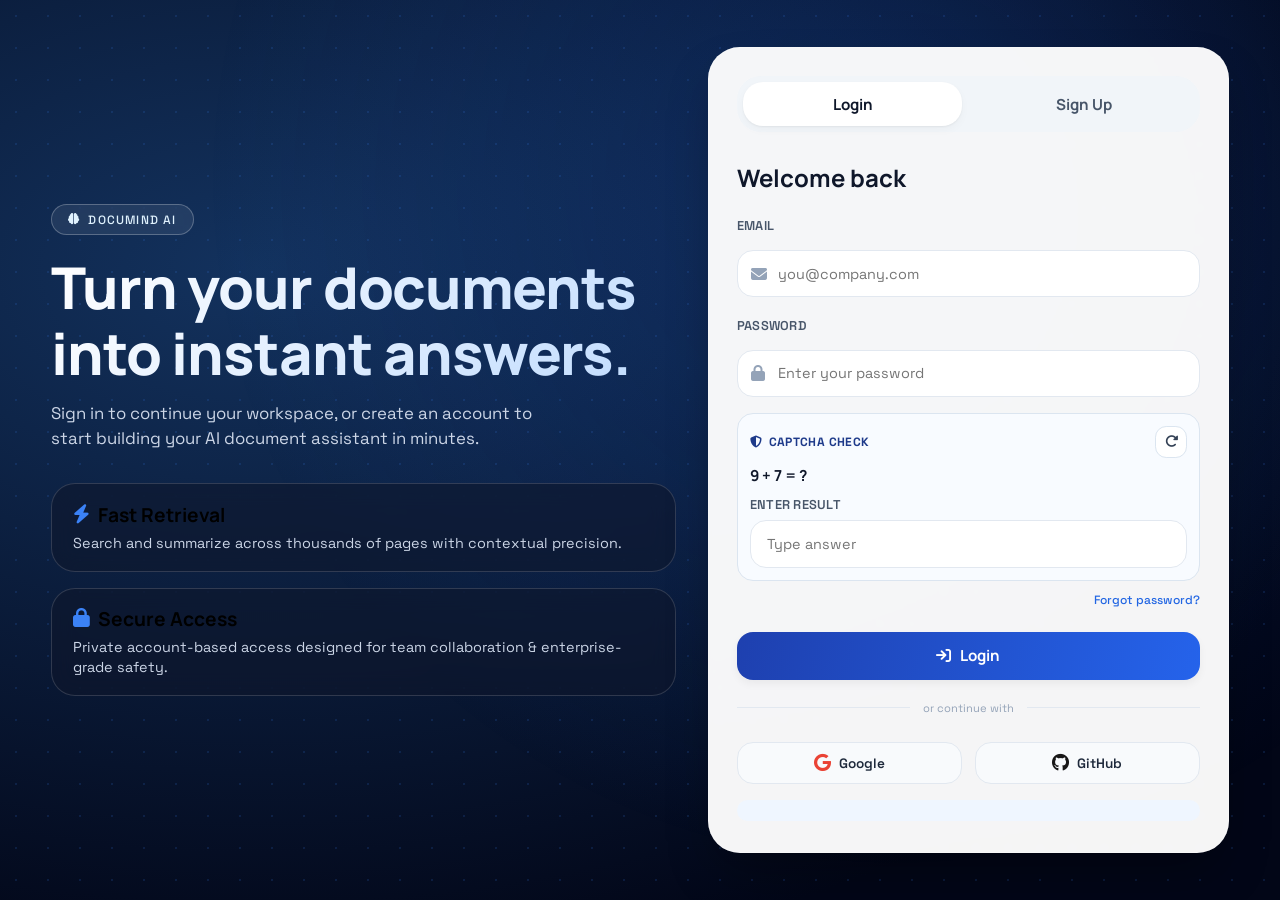
==== frontend/index.html @ 9d33ef92 "feat: add FastAPI auth flow and doc chat frontend workspace" ====
<!DOCTYPE html>
<html lang="en">
<head>
  <meta charset="UTF-8" />
  <meta name="viewport" content="width=device-width, initial-scale=1.0" />
  <title>DocuMind AI - Welcome</title>
  <link rel="preconnect" href="https://fonts.googleapis.com" />
  <link rel="preconnect" href="https://fonts.gstatic.com" crossorigin />
  <link href="https://fonts.googleapis.com/css2?family=Space+Grotesk:wght@400;500;700&family=Manrope:wght@500;700&display=swap" rel="stylesheet" />
  <link
    rel="stylesheet"
    href="https://cdnjs.cloudflare.com/ajax/libs/font-awesome/6.5.2/css/all.min.css"
    crossorigin="anonymous"
    referrerpolicy="no-referrer"
  />
  <link rel="stylesheet" href="styles.css" />
</head>
<body>
 <main class="page">
    <!-- left hero section -->
    <section class="hero">
      <div class="eyebrow">
        <i class="fas fa-brain" style="font-size: 0.7rem;"></i> DocuMind AI
      </div>
      <h1>Turn your documents into instant answers.</h1>
      <p class="subtitle">
        Sign in to continue your workspace, or create an account to start building
        your AI document assistant in minutes.
      </p>
      <div class="hero-cards">
        <article>
          <h2><i class="fas fa-bolt"></i> Fast Retrieval</h2>
          <p>Search and summarize across thousands of pages with contextual precision.</p>
        </article>
        <article>
          <h2><i class="fas fa-lock"></i> Secure Access</h2>
          <p>Private account-based access designed for team collaboration & enterprise-grade safety.</p>
        </article>
      </div>
    </section>

    <!-- right authentication panel -->
    <section class="auth-shell">
      <div class="tabs" role="tablist" aria-label="Authentication tabs">
        <button class="tab active" data-target="login-form" role="tab" aria-selected="true">Login</button>
        <button class="tab" data-target="signup-form" role="tab" aria-selected="false">Sign Up</button>
      </div>

      <!-- LOGIN FORM -->
      <form id="login-form" class="auth-form active" novalidate>
        <h3>Welcome back</h3>
        <label for="login-email">Email</label>
        <div class="input-wrapper">
          <i class="fas fa-envelope"></i>
          <input id="login-email" type="email" placeholder="you@company.com" autocomplete="email" required />
        </div>

        <label for="login-password">Password</label>
        <div class="input-wrapper">
          <i class="fas fa-lock"></i>
          <input id="login-password" type="password" placeholder="Enter your password" autocomplete="current-password" required />
        </div>

        <div class="captcha-block" data-captcha-for="login-form">
          <div class="captcha-head">
            <span class="captcha-title"><i class="fas fa-shield-halved"></i> CAPTCHA check</span>
            <button type="button" class="captcha-refresh" data-refresh-captcha="login-form" aria-label="Refresh captcha">
              <i class="fas fa-rotate-right"></i>
            </button>
          </div>
          <p class="captcha-question" id="login-captcha-question">0 + 0 = ?</p>
          <label for="login-captcha-answer">Enter result</label>
          <input id="login-captcha-answer" type="text" inputmode="numeric" placeholder="Type answer" required />
        </div>

        <div class="extra-links">
          <a href="#" id="forgot-password-demo" class="forgot-link">Forgot password?</a>
        </div>

        <button type="submit" class="primary-btn"><i class="fas fa-arrow-right-to-bracket" style="margin-right: 6px;"></i> Login</button>

        <div class="divider">
          <div class="divider-line"></div>
          <span>or continue with</span>
          <div class="divider-line"></div>
        </div>

        <div class="social-grid">
          <button type="button" class="social-btn google-btn" data-social="google" data-mode="login">
            <i class="fab fa-google"></i><span>Google</span>
          </button>
          <button type="button" class="social-btn github-btn" data-social="github" data-mode="login">
            <i class="fab fa-github"></i><span>GitHub</span>
          </button>
        </div>
      </form>

      <!-- SIGNUP FORM -->
      <form id="signup-form" class="auth-form" novalidate>
        <h3>Create account</h3>
        <label for="signup-name">Full Name</label>
        <div class="input-wrapper">
          <i class="fas fa-user"></i>
          <input id="signup-name" type="text" placeholder="Alex Johnson" autocomplete="name" required />
        </div>

        <label for="signup-email">Email</label>
        <div class="input-wrapper">
          <i class="fas fa-envelope"></i>
          <input id="signup-email" type="email" placeholder="hello@documind.ai" autocomplete="email" required />
        </div>

        <label for="signup-password">Password</label>
        <div class="input-wrapper">
          <i class="fas fa-key"></i>
          <input id="signup-password" type="password" placeholder="Create a strong password" minlength="8" autocomplete="new-password" required />
        </div>

        <div class="captcha-block" data-captcha-for="signup-form">
          <div class="captcha-head">
            <span class="captcha-title"><i class="fas fa-shield-halved"></i> CAPTCHA check</span>
            <button type="button" class="captcha-refresh" data-refresh-captcha="signup-form" aria-label="Refresh captcha">
              <i class="fas fa-rotate-right"></i>
            </button>
          </div>
          <p class="captcha-question" id="signup-captcha-question">0 + 0 = ?</p>
          <label for="signup-captcha-answer">Enter result</label>
          <input id="signup-captcha-answer" type="text" inputmode="numeric" placeholder="Type answer" required />
        </div>

        <button type="submit" class="primary-btn"><i class="fas fa-user-plus" style="margin-right: 6px;"></i> Sign Up</button>

        <div class="divider">
          <div class="divider-line"></div>
          <span>or sign up with</span>
          <div class="divider-line"></div>
        </div>

        <div class="social-grid">
          <button type="button" class="social-btn google-btn" data-social="google" data-mode="signup">
            <i class="fab fa-google"></i><span>Google</span>
          </button>
          <button type="button" class="social-btn github-btn" data-social="github" data-mode="signup">
            <i class="fab fa-github"></i><span>GitHub</span>
          </button>
        </div>
      </form>

      <div id="auth-message" aria-live="polite"></div>
    </section>
  </main>


  <script src="app.js"></script>
</body>
</html>
---- frontend/styles.css ----
* {
      margin: 0;
      padding: 0;
      box-sizing: border-box;
    }

    :root {
      --bg-deep: #0a0f1f;
      --bg-mid: #111827;
      --panel-light: rgba(255, 255, 255, 0.96);
      --text-dark: #0f172a;
      --text-soft: #334155;
      --text-muted: #5b6e8c;
      --accent: #2266e3;
      --accent-glow: #3b82f6;
      --accent-hover: #1a56cc;
      --ring: #94a3f8;
      --success: #10b981;
      --border-light: #e9eef3;
      --card-glass: rgba(255, 255, 255, 0.08);
    }

    body {
      margin: 0;
      min-height: 100vh;
      font-family: "Space Grotesk", sans-serif;
      background: radial-gradient(ellipse at 20% 30%, #13325e, #020617 80%);
      position: relative;
      overflow-x: hidden;
    }

    /* animated grain & glow */
    body::before {
      content: '';
      position: fixed;
      top: 0;
      left: 0;
      width: 100%;
      height: 100%;
      background-image: radial-gradient(rgba(59,130,246,0.15) 1px, transparent 1px);
      background-size: 32px 32px;
      pointer-events: none;
      z-index: 0;
    }

    body::after {
      content: '';
      position: fixed;
      top: 0;
      left: 0;
      width: 100%;
      height: 100%;
      background: radial-gradient(circle at 70% 20%, rgba(34,102,227,0.2), transparent 60%);
      pointer-events: none;
      z-index: 0;
    }

    .page {
      position: relative;
      z-index: 2;
      width: min(1180px, 92vw);
      margin: 0 auto;
      min-height: 100vh;
      display: grid;
      grid-template-columns: 1.2fr 1fr;
      gap: 2rem;
      align-items: center;
      padding: 2rem 0;
    }

    /* Hero animations + cards */
    .hero {
      opacity: 0;
      transform: translateY(28px);
      animation: riseSmooth 0.85s cubic-bezier(0.2, 0.9, 0.4, 1.1) forwards;
    }

    @keyframes riseSmooth {
      to {
        opacity: 1;
        transform: translateY(0);
      }
    }

    .eyebrow {
      display: inline-flex;
      align-items: center;
      gap: 0.5rem;
      padding: 0.4rem 1rem;
      background: rgba(255, 255, 255, 0.08);
      backdrop-filter: blur(4px);
      border: 1px solid rgba(255, 255, 255, 0.25);
      border-radius: 100px;
      font-size: 0.75rem;
      font-weight: 500;
      letter-spacing: 0.1em;
      text-transform: uppercase;
      color: #e0f2fe;
    }

    h1 {
      font-family: "Manrope", sans-serif;
      font-size: clamp(2.2rem, 5.5vw, 3.6rem);
      font-weight: 800;
      line-height: 1.15;
      margin: 1.2rem 0 0.9rem;
      background: linear-gradient(135deg, #ffffff, #bfdbfe);
      background-clip: text;
      -webkit-background-clip: text;
      color: transparent;
      letter-spacing: -0.02em;
    }

    .subtitle {
      font-size: 1.05rem;
      color: #cbd5e6;
      max-width: 44ch;
      margin-bottom: 2rem;
      line-height: 1.5;
    }

    .hero-cards {
      display: flex;
      flex-direction: column;
      gap: 1rem;
    }

    .hero-cards article {
      background: rgba(15, 23, 42, 0.55);
      backdrop-filter: blur(12px);
      border: 1px solid rgba(255, 255, 255, 0.15);
      border-radius: 24px;
      padding: 1.1rem 1.3rem;
      transition: all 0.25s ease;
    }

    .hero-cards article:hover {
      border-color: rgba(59, 130, 246, 0.6);
      background: rgba(30, 41, 59, 0.7);
      transform: translateX(8px);
    }

    .hero-cards h2 {
      font-family: "Manrope", sans-serif;
      font-size: 1.2rem;
      font-weight: 700;
      margin-bottom: 0.3rem;
      display: flex;
      align-items: center;
      gap: 0.5rem;
    }

    .hero-cards h2 i {
      color: #3b82f6;
      font-size: 1.2rem;
    }

    .hero-cards p {
      color: #cbd5e6;
      font-size: 0.9rem;
      line-height: 1.4;
    }

    /* Auth panel — modern glass+white fusion */
    .auth-shell {
      background: var(--panel-light);
      backdrop-filter: blur(2px);
      border-radius: 2rem;
      padding: 1.8rem 1.8rem 2rem;
      box-shadow: 0 25px 50px -12px rgba(0, 0, 0, 0.35), 0 0 0 1px rgba(255, 255, 255, 0.2) inset;
      transition: transform 0.2s ease;
      opacity: 0;
      transform: translateY(24px);
      animation: riseSmooth 0.85s ease 0.1s forwards;
    }

    .tabs {
      display: flex;
      gap: 0.75rem;
      background: #f1f5f9;
      padding: 0.4rem;
      border-radius: 1.5rem;
      margin-bottom: 1.8rem;
    }

    .tab {
      flex: 1;
      border: none;
      background: transparent;
      padding: 0.7rem 0.5rem;
      border-radius: 1.25rem;
      font-weight: 700;
      font-family: "Manrope", sans-serif;
      font-size: 0.95rem;
      cursor: pointer;
      transition: all 0.2s;
      color: #475569;
    }

    .tab.active {
      background: white;
      color: #0f172a;
      box-shadow: 0 4px 10px rgba(0, 0, 0, 0.03), 0 1px 2px rgba(0, 0, 0, 0.05);
    }

    .auth-form {
      display: none;
      gap: 1rem;
    }

    .auth-form.active {
      display: flex;
      flex-direction: column;
    }

    .auth-form h3 {
      font-size: 1.5rem;
      font-weight: 700;
      font-family: "Manrope", sans-serif;
      margin-bottom: 0.25rem;
      color: #0f172a;
    }

    label {
      font-size: 0.8rem;
      font-weight: 600;
      text-transform: uppercase;
      letter-spacing: 0.02em;
      color: #475569;
      margin-top: 0.2rem;
    }

    .input-wrapper {
      position: relative;
      display: flex;
      align-items: center;
    }

    .input-wrapper i {
      position: absolute;
      left: 14px;
      color: #94a3b8;
      font-size: 1rem;
    }

    input {
      width: 100%;
      border: 1.5px solid #e2e8f0;
      border-radius: 1rem;
      padding: 0.85rem 1rem 0.85rem 2.5rem;
      font-family: "Space Grotesk", sans-serif;
      font-size: 0.9rem;
      transition: all 0.2s;
      background: #ffffff;
    }

    input:focus {
      outline: none;
      border-color: var(--accent);
      box-shadow: 0 0 0 3px rgba(34, 102, 227, 0.2);
    }

    .primary-btn {
      background: linear-gradient(105deg, #1e40af, #2563eb);
      border: none;
      border-radius: 1rem;
      padding: 0.85rem;
      font-weight: 700;
      font-family: "Manrope", sans-serif;
      font-size: 0.95rem;
      color: white;
      cursor: pointer;
      transition: all 0.25s;
      margin-top: 0.5rem;
      box-shadow: 0 4px 8px rgba(0, 0, 0, 0.05);
    }

    .primary-btn:hover {
      background: linear-gradient(105deg, #1e3a8a, #1d4ed8);
      transform: translateY(-2px);
      box-shadow: 0 12px 20px -12px #1e40af;
    }

    .captcha-block {
      border: 1px solid #dbe5f0;
      border-radius: 1rem;
      background: #f8fbff;
      padding: 0.75rem;
      display: grid;
      gap: 0.45rem;
    }

    .captcha-head {
      display: flex;
      align-items: center;
      justify-content: space-between;
      gap: 0.8rem;
    }

    .captcha-title {
      font-size: 0.75rem;
      font-weight: 700;
      text-transform: uppercase;
      letter-spacing: 0.03em;
      color: #1e3a8a;
      display: inline-flex;
      align-items: center;
      gap: 0.4rem;
    }

    .captcha-refresh {
      border: 1px solid #dbe5f0;
      background: #ffffff;
      color: #334155;
      border-radius: 0.7rem;
      width: 2rem;
      height: 2rem;
      display: grid;
      place-items: center;
      transition: all 0.2s;
    }

    .captcha-refresh:hover {
      border-color: #a9bed8;
      color: #1d4ed8;
      transform: rotate(14deg);
    }

    .captcha-question {
      margin: 0;
      font-family: "Manrope", sans-serif;
      font-weight: 700;
      color: #0f172a;
      font-size: 0.95rem;
    }

    .captcha-block input {
      padding-left: 1rem;
    }

    /* extra links */
    .extra-links {
      display: flex;
      justify-content: flex-end;
      margin-top: -0.3rem;
    }

    .forgot-link {
      font-size: 0.75rem;
      color: var(--accent);
      text-decoration: none;
      font-weight: 500;
    }

    .forgot-link:hover {
      text-decoration: underline;
    }

    /* Divider */
    .divider {
      display: flex;
      align-items: center;
      gap: 0.8rem;
      font-size: 0.7rem;
      color: #94a3b8;
      margin: 0.3rem 0 0.2rem;
    }

    .divider-line {
      flex: 1;
      height: 1px;
      background: #e2e8f0;
    }

    /* social buttons row */
    .social-grid {
      display: flex;
      gap: 0.8rem;
      margin-top: 0.5rem;
    }

    .social-btn {
      flex: 1;
      display: flex;
      align-items: center;
      justify-content: center;
      gap: 0.5rem;
      background: #f8fafc;
      border: 1px solid #e2e8f0;
      border-radius: 1rem;
      padding: 0.7rem 0.3rem;
      font-weight: 600;
      font-size: 0.85rem;
      font-family: "Space Grotesk", sans-serif;
      color: #1e293b;
      cursor: pointer;
      transition: all 0.2s;
    }

    .social-btn i {
      font-size: 1.1rem;
    }

    .social-btn.google-btn i {
      color: #ea4335;
    }

    .social-btn.github-btn i {
      color: #181717;
    }

    .social-btn:hover {
      background: white;
      border-color: #cbd5e1;
      transform: translateY(-1px);
      box-shadow: 0 3px 8px rgba(0, 0, 0, 0.03);
    }

    #auth-message {
      margin-top: 1rem;
      padding: 0.65rem;
      border-radius: 1rem;
      background: #eff6ff;
      color: #1e40af;
      font-size: 0.8rem;
      text-align: center;
      font-weight: 500;
      transition: all 0.2s;
    }

    #auth-message.error {
      background: #fff1f2;
      color: #b91c1c;
    }

    #auth-message.success {
      background: #ecfdf5;
      color: #047857;
    }

    /* responsiveness */
    @media (max-width: 880px) {
      .page {
        grid-template-columns: 1fr;
        gap: 2rem;
        padding: 1.5rem 0;
      }
      .hero {
        text-align: center;
      }
      .subtitle {
        margin-left: auto;
        margin-right: auto;
      }
      .hero-cards article:hover {
        transform: translateY(-4px);
      }
      .social-grid {
        flex-wrap: wrap;
      }
      .social-btn {
        flex: 1 1 auto;
      }
    }

    @media (max-width: 480px) {
      .auth-shell {
        padding: 1.3rem;
      }
      .social-btn span {
        display: none;
      }
      .social-btn i {
        margin: 0;
        font-size: 1.2rem;
      }
      .social-btn {
        justify-content: center;
        padding: 0.7rem;
      }
    }

    /* custom tooltip / smooth */
    button {
      cursor: pointer;
    }

    input:invalid:focus {
      border-color: #f97316;
    }
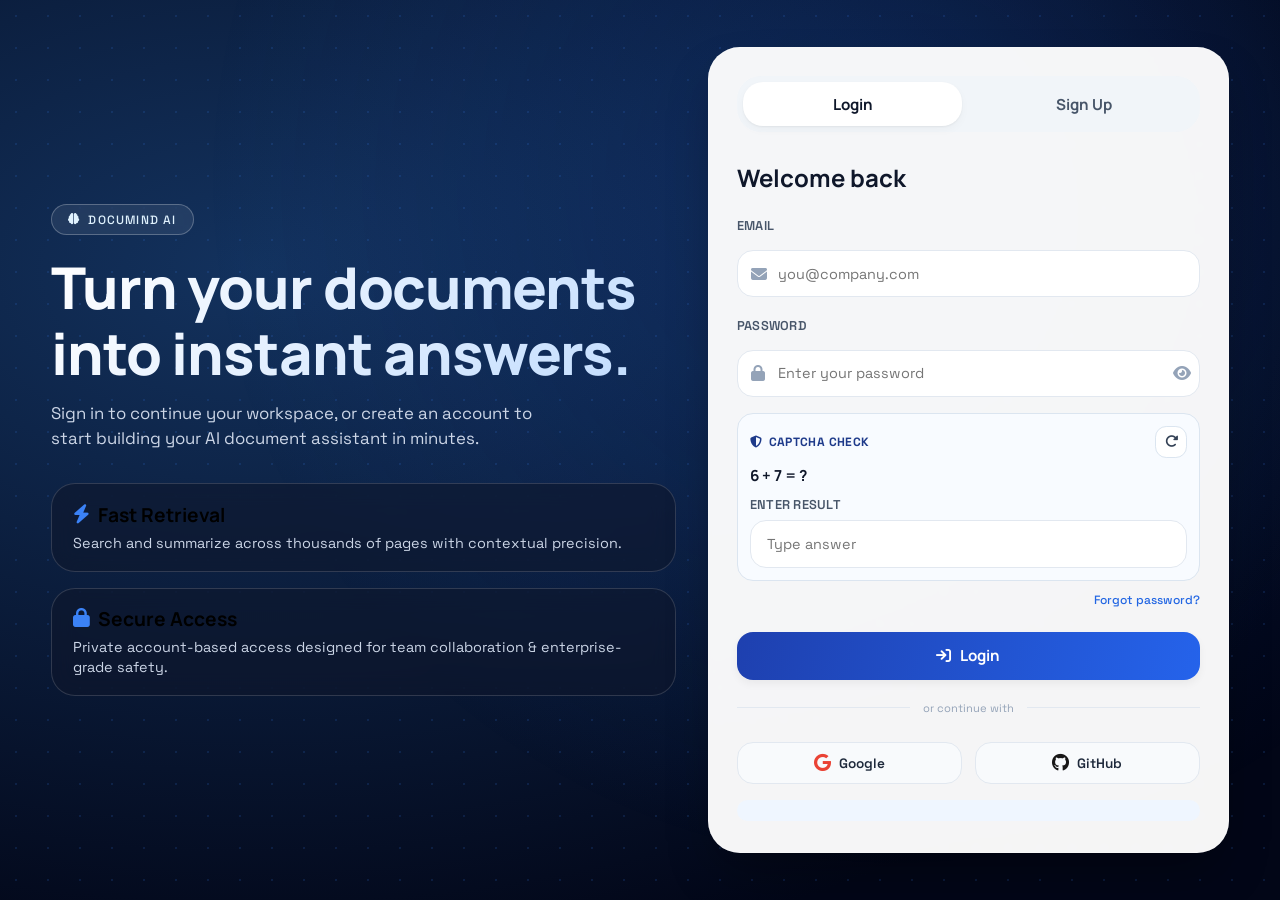
==== commit e43a0d1f: "feat: add password visibility toggle and secure document upload restrictions" ====
--- a/frontend/index.html
+++ b/frontend/index.html
@@ -56,9 +56,12 @@
         </div>
 
         <label for="login-password">Password</label>
-        <div class="input-wrapper">
+        <div class="input-wrapper password-field">
           <i class="fas fa-lock"></i>
           <input id="login-password" type="password" placeholder="Enter your password" autocomplete="current-password" required />
+          <button type="button" class="password-toggle" data-toggle-password="login-password" aria-label="Show password">
+            <i class="fas fa-eye"></i>
+          </button>
         </div>
 
         <div class="captcha-block" data-captcha-for="login-form">
@@ -111,9 +114,12 @@
         </div>
 
         <label for="signup-password">Password</label>
-        <div class="input-wrapper">
+        <div class="input-wrapper password-field">
           <i class="fas fa-key"></i>
           <input id="signup-password" type="password" placeholder="Create a strong password" minlength="8" autocomplete="new-password" required />
+          <button type="button" class="password-toggle" data-toggle-password="signup-password" aria-label="Show password">
+            <i class="fas fa-eye"></i>
+          </button>
         </div>
 
         <div class="captcha-block" data-captcha-for="signup-form">
--- a/frontend/styles.css
+++ b/frontend/styles.css
@@ -243,6 +243,30 @@
       font-size: 1rem;
     }
 
+    .input-wrapper.password-field input {
+      padding-right: 2.9rem;
+    }
+
+    .password-toggle {
+      position: absolute;
+      right: 0.55rem;
+      border: none;
+      background: transparent;
+      color: #64748b;
+      width: 2rem;
+      height: 2rem;
+      border-radius: 0.5rem;
+      display: grid;
+      place-items: center;
+      cursor: pointer;
+      transition: color 0.2s, background-color 0.2s;
+    }
+
+    .password-toggle:hover {
+      color: #1d4ed8;
+      background: #eef2ff;
+    }
+
     input {
       width: 100%;
       border: 1.5px solid #e2e8f0;
